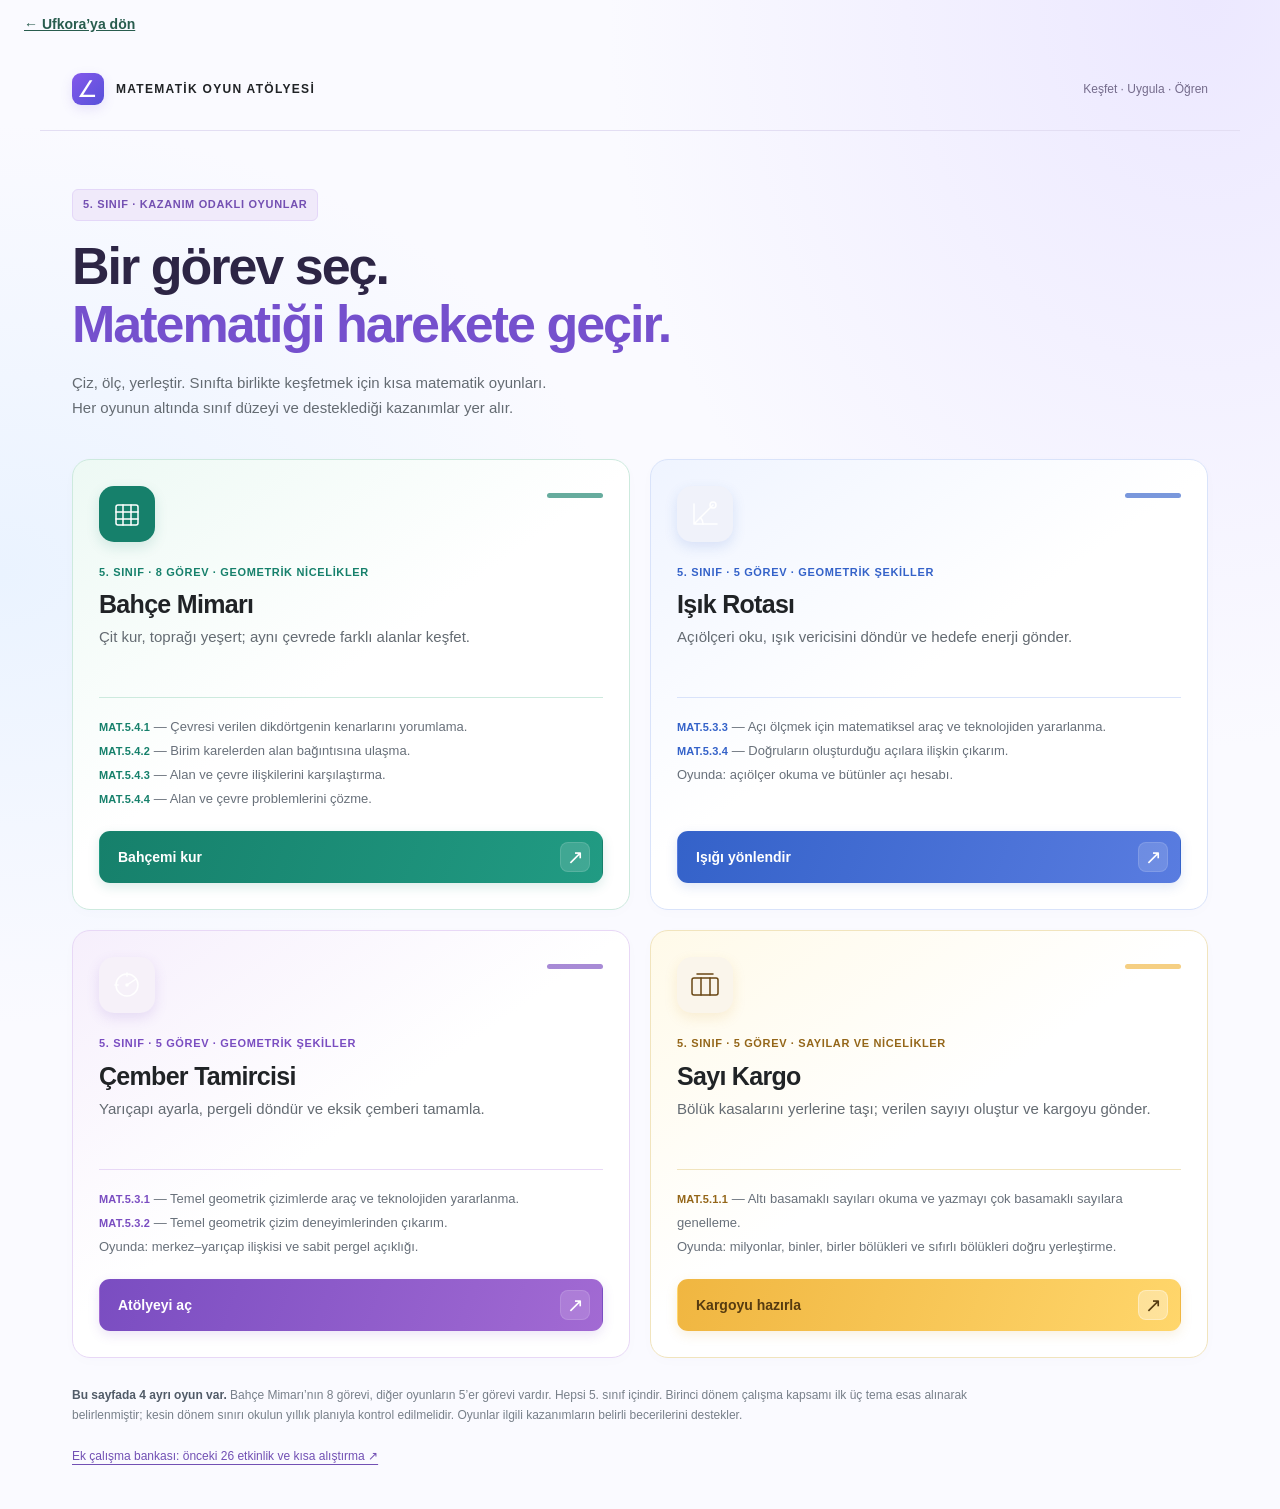
==== oyun-atolyesi/index.html @ af244151 "Add mathematics game workshop, activity bank and four interactive activities" ====
<!doctype html><html lang="tr"><head><meta charset="utf-8"><meta name="viewport" content="width=device-width,initial-scale=1"><title>Matematik Oyun Atölyesi · 5. sınıf</title><style>
:root{color-scheme:light;--ink:#202326;--muted:#646b72;--line:#e3e6e8;--accent:#4e5be5}*{box-sizing:border-box}body{margin:0;font-family:Inter,ui-sans-serif,-apple-system,BlinkMacSystemFont,"Segoe UI",sans-serif;background:#f8f9fb;color:var(--ink);-webkit-font-smoothing:antialiased}header{max-width:1200px;margin:auto;padding:25px 32px;display:flex;align-items:center;gap:12px;border-bottom:1px solid var(--line);font-size:12px;font-weight:650;letter-spacing:1.3px}header b{display:grid;place-items:center;width:32px;height:32px;border-radius:9px;background:#202326;color:white;font-size:23px;font-weight:400}header .header-note{margin-left:auto;font-size:12px;letter-spacing:0;color:var(--muted);font-weight:400}main{max-width:1200px;margin:auto;padding:58px 32px 35px}h1{font-size:clamp(34px,4.3vw,52px);font-weight:550;line-height:1.12;letter-spacing:-2px;margin:16px 0 18px}p{line-height:1.65;color:var(--muted);font-size:15px}.intro{max-width:620px}.grid{display:grid;grid-template-columns:1fr 1fr;gap:20px;margin-top:38px}article{position:relative;display:flex;flex-direction:column;background:#fff;border:1px solid var(--line);border-radius:18px;padding:26px;transition:border-color .2s,box-shadow .2s}article:hover{border-color:#bac0cf;box-shadow:0 8px 30px #19233c06}.art{height:56px;display:flex;align-items:center;color:#52725b;margin-bottom:22px}.art svg{width:54px;height:54px;padding:11px;border-radius:14px;background:#f0f5f0;stroke:currentColor;fill:none;stroke-width:1.5;stroke-linecap:round;stroke-linejoin:round}.art.b{color:#5966a7}.art.b svg{background:#f0f2fa}.art.c{color:#7d659b}.art.c svg{background:#f6f1f9}.art.d{color:#997543}.art.d svg{background:#faf5eb}.body{display:flex;flex-direction:column;flex:1}.tag{font-size:11px;line-height:1.6;font-weight:600;letter-spacing:.65px;color:#666e78}main>.tag{display:inline-block;padding:6px 10px;border:1px solid var(--line);border-radius:6px;background:white;color:#515b68}h2{font-size:25px;letter-spacing:-.7px;font-weight:600;margin:9px 0 6px}.body>p{margin:0 0 22px;min-height:50px}.gain{border-top:1px solid #eceef1;padding:17px 0 20px;font-size:13px;line-height:1.85;color:#68707a;flex:1}.gain strong{font-size:11px;letter-spacing:.2px;font-weight:650;color:#3f4958}a.play{display:flex;justify-content:space-between;align-items:center;gap:16px;min-height:48px;padding:13px 16px;border:1px solid #dfe3e9;border-radius:9px;background:#fff;color:#27303b;text-decoration:none;font-size:14px;font-weight:600;transition:background .18s,border-color .18s,color .18s}a.play:hover{background:#202a36;border-color:#202a36;color:white}.arrow{font-size:20px;font-weight:400;line-height:1}a:focus-visible{outline:3px solid #6675df;outline-offset:4px}a.play:active{background:#3c4856;color:white}footer{padding-top:28px;font-size:12px;line-height:1.7;color:var(--muted)}footer a{display:inline-block;color:#4c586b;text-underline-offset:4px;padding:8px 0}.note{padding:0;margin:0 0 12px;font-size:12px;max-width:900px;color:#78808a}.note b{font-weight:600;color:#515b68}@media(max-width:700px){header{padding:20px}.header-note{display:none}main{padding:34px 20px 24px}.grid{grid-template-columns:1fr;margin-top:28px;gap:16px}article{padding:23px}h1{letter-spacing:-1.3px}.body>p{min-height:0}.gain{font-size:13px}.art{margin-bottom:18px}}@media(prefers-reduced-motion:reduce){*{transition:none!important}}
</style><style id="color-edition">
body{background:radial-gradient(ellipse at 94% 0%,#ece8ff 0,transparent 35%),radial-gradient(ellipse at 0% 38%,#eaf3ff 0,transparent 34%),#fafaff}header{border-color:#e3def3}header b{background:linear-gradient(135deg,#8458eb,#5751d9);box-shadow:0 4px 12px #7654d826}header .header-note{color:#756c8c}main>.tag{color:#7450b2;background:#f0eafa;border-color:#e4d7f8}h1{color:#2d2545}h1 .headline-color{color:#7550cd}article{--color:#16806b;--end:#219b83;--tint:#edf9f4;--edge:#cdeade;--glow:#16806b26;border-color:var(--edge);background:linear-gradient(145deg,var(--tint),#fff 48%);box-shadow:0 3px 14px #41316404;overflow:hidden}article:nth-child(2){--color:#3462c9;--end:#597ce0;--tint:#eff4ff;--edge:#d9e3fa;--glow:#3462c926}article:nth-child(3){--color:#7a4dc1;--end:#a26ad3;--tint:#f6effc;--edge:#e8d8f6;--glow:#7a4dc126}article:nth-child(4){--color:#f0b641;--end:#ffd66b;--tint:#fffae9;--edge:#f1e4bd;--glow:#cf9a2d26}article:hover{border-color:var(--color);box-shadow:0 10px 30px var(--glow)}.art{position:relative;color:var(--color)}.art:after{content:"";width:56px;height:5px;border-radius:5px;background:var(--color);opacity:.65;position:absolute;right:0;top:7px}.art svg{background:var(--color);color:white;border-radius:15px;width:56px;height:56px;padding:12px;box-shadow:0 5px 13px var(--glow)}article:nth-child(4) .art svg{color:#694714}.body>.tag{color:var(--color);font-weight:650}article:nth-child(4) .body>.tag{color:#946619}.gain{border-color:var(--edge)}.gain strong{color:var(--color)}article:nth-child(4) .gain strong{color:#946619}a.play{background:linear-gradient(110deg,var(--color),var(--end));border:1px solid transparent;color:white;padding:10px 12px 10px 18px;min-height:52px;border-radius:11px;box-shadow:0 4px 12px var(--glow);transition:filter .18s,box-shadow .18s,transform .18s}.play .arrow{width:30px;height:30px;display:grid;place-items:center;background:#ffffff25;border:1px solid #ffffff20;border-radius:8px;font-size:20px;transition:transform .18s}.play:hover .arrow{transform:translate(2px,-1px)}a.play:hover{background:linear-gradient(110deg,var(--color),var(--end));border-color:transparent;color:white;filter:brightness(1.06);box-shadow:0 7px 18px var(--glow);transform:translateY(-1px)}a.play:active{transform:translateY(1px);filter:brightness(.97)}article:nth-child(4) a.play,article:nth-child(4) a.play:hover{color:#563b10}article:nth-child(4) .arrow{background:#ffffff55;border-color:#ffffff55}footer a{color:#7250b4}
@media(prefers-reduced-motion:reduce){a.play:hover,.play:hover .arrow{transform:none}}
</style></head><body><a href="/" style="display:block;padding:16px 24px;color:#285c4e;font:600 14px Arial">← Ufkora’ya dön</a><header><b>∠</b> MATEMATİK OYUN ATÖLYESİ<span class="header-note">Keşfet · Uygula · Öğren</span></header><main><span class="tag">5. SINIF · KAZANIM ODAKLI OYUNLAR</span><h1>Bir görev seç.<br><span class="headline-color">Matematiği harekete geçir.</span></h1><p class="intro">Çiz, ölç, yerleştir. Sınıfta birlikte keşfetmek için kısa matematik oyunları.<br>Her oyunun altında sınıf düzeyi ve desteklediği kazanımlar yer alır.</p><div class="grid">
<article><div class="art" aria-hidden="true"><svg viewBox="0 0 32 32" aria-hidden="true"><rect x="5" y="7" width="22" height="20" rx="2"/><path d="M5 14h22M12 7v20M20 7v20M5 21h22"/></svg></div><div class="body"><span class="tag">5. SINIF · 8 GÖREV · GEOMETRİK NİCELİKLER</span><h2>Bahçe Mimarı</h2><p>Çit kur, toprağı yeşert; aynı çevrede farklı alanlar keşfet.</p><div class="gain"><strong>MAT.5.4.1</strong> — Çevresi verilen dikdörtgenin kenarlarını yorumlama.<br><strong>MAT.5.4.2</strong> — Birim karelerden alan bağıntısına ulaşma.<br><strong>MAT.5.4.3</strong> — Alan ve çevre ilişkilerini karşılaştırma.<br><strong>MAT.5.4.4</strong> — Alan ve çevre problemlerini çözme.</div><a class="play" href="bahce.html"><span>Bahçemi kur</span><span class="arrow" aria-hidden="true">↗</span></a></div></article>
<article><div class="art b" aria-hidden="true"><svg viewBox="0 0 32 32" aria-hidden="true"><path d="M5 26h23M5 26 24 7M5 26V6"/><path d="M14 26a9 9 0 0 0-2.6-6.4"/><circle cx="24" cy="7" r="3"/></svg></div><div class="body"><span class="tag">5. SINIF · 5 GÖREV · GEOMETRİK ŞEKİLLER</span><h2>Işık Rotası</h2><p>Açıölçeri oku, ışık vericisini döndür ve hedefe enerji gönder.</p><div class="gain"><strong>MAT.5.3.3</strong> — Açı ölçmek için matematiksel araç ve teknolojiden yararlanma.<br><strong>MAT.5.3.4</strong> — Doğruların oluşturduğu açılara ilişkin çıkarım.<br>Oyunda: açıölçer okuma ve bütünler açı hesabı.</div><a class="play" href="kesif.html?oyun=isik"><span>Işığı yönlendir</span><span class="arrow" aria-hidden="true">↗</span></a></div></article>
<article><div class="art c" aria-hidden="true"><svg viewBox="0 0 32 32" aria-hidden="true"><circle cx="16" cy="16" r="11"/><circle cx="16" cy="16" r="1"/><path d="m16 16 9-6M16 4v3M4 16h3"/></svg></div><div class="body"><span class="tag">5. SINIF · 5 GÖREV · GEOMETRİK ŞEKİLLER</span><h2>Çember Tamircisi</h2><p>Yarıçapı ayarla, pergeli döndür ve eksik çemberi tamamla.</p><div class="gain"><strong>MAT.5.3.1</strong> — Temel geometrik çizimlerde araç ve teknolojiden yararlanma.<br><strong>MAT.5.3.2</strong> — Temel geometrik çizim deneyimlerinden çıkarım.<br>Oyunda: merkez–yarıçap ilişkisi ve sabit pergel açıklığı.</div><a class="play" href="kesif.html?oyun=cember"><span>Atölyeyi aç</span><span class="arrow" aria-hidden="true">↗</span></a></div></article>
<article><div class="art d" aria-hidden="true"><svg viewBox="0 0 32 32" aria-hidden="true"><rect x="3" y="9" width="26" height="17" rx="2"/><path d="M12 9v17M21 9v17M8 5h16"/></svg></div><div class="body"><span class="tag">5. SINIF · 5 GÖREV · SAYILAR VE NİCELİKLER</span><h2>Sayı Kargo</h2><p>Bölük kasalarını yerlerine taşı; verilen sayıyı oluştur ve kargoyu gönder.</p><div class="gain"><strong>MAT.5.1.1</strong> — Altı basamaklı sayıları okuma ve yazmayı çok basamaklı sayılara genelleme.<br>Oyunda: milyonlar, binler, birler bölükleri ve sıfırlı bölükleri doğru yerleştirme.</div><a class="play" href="kesif.html?oyun=kargo"><span>Kargoyu hazırla</span><span class="arrow" aria-hidden="true">↗</span></a></div></article>
</div><footer><p class="note"><b>Bu sayfada 4 ayrı oyun var.</b> Bahçe Mimarı’nın 8 görevi, diğer oyunların 5’er görevi vardır. Hepsi 5. sınıf içindir. Birinci dönem çalışma kapsamı ilk üç tema esas alınarak belirlenmiştir; kesin dönem sınırı okulun yıllık planıyla kontrol edilmelidir. Oyunlar ilgili kazanımların belirli becerilerini destekler.</p><a href="etkinlikler.html">Ek çalışma bankası: önceki 26 etkinlik ve kısa alıştırma ↗</a></footer></main></body></html>
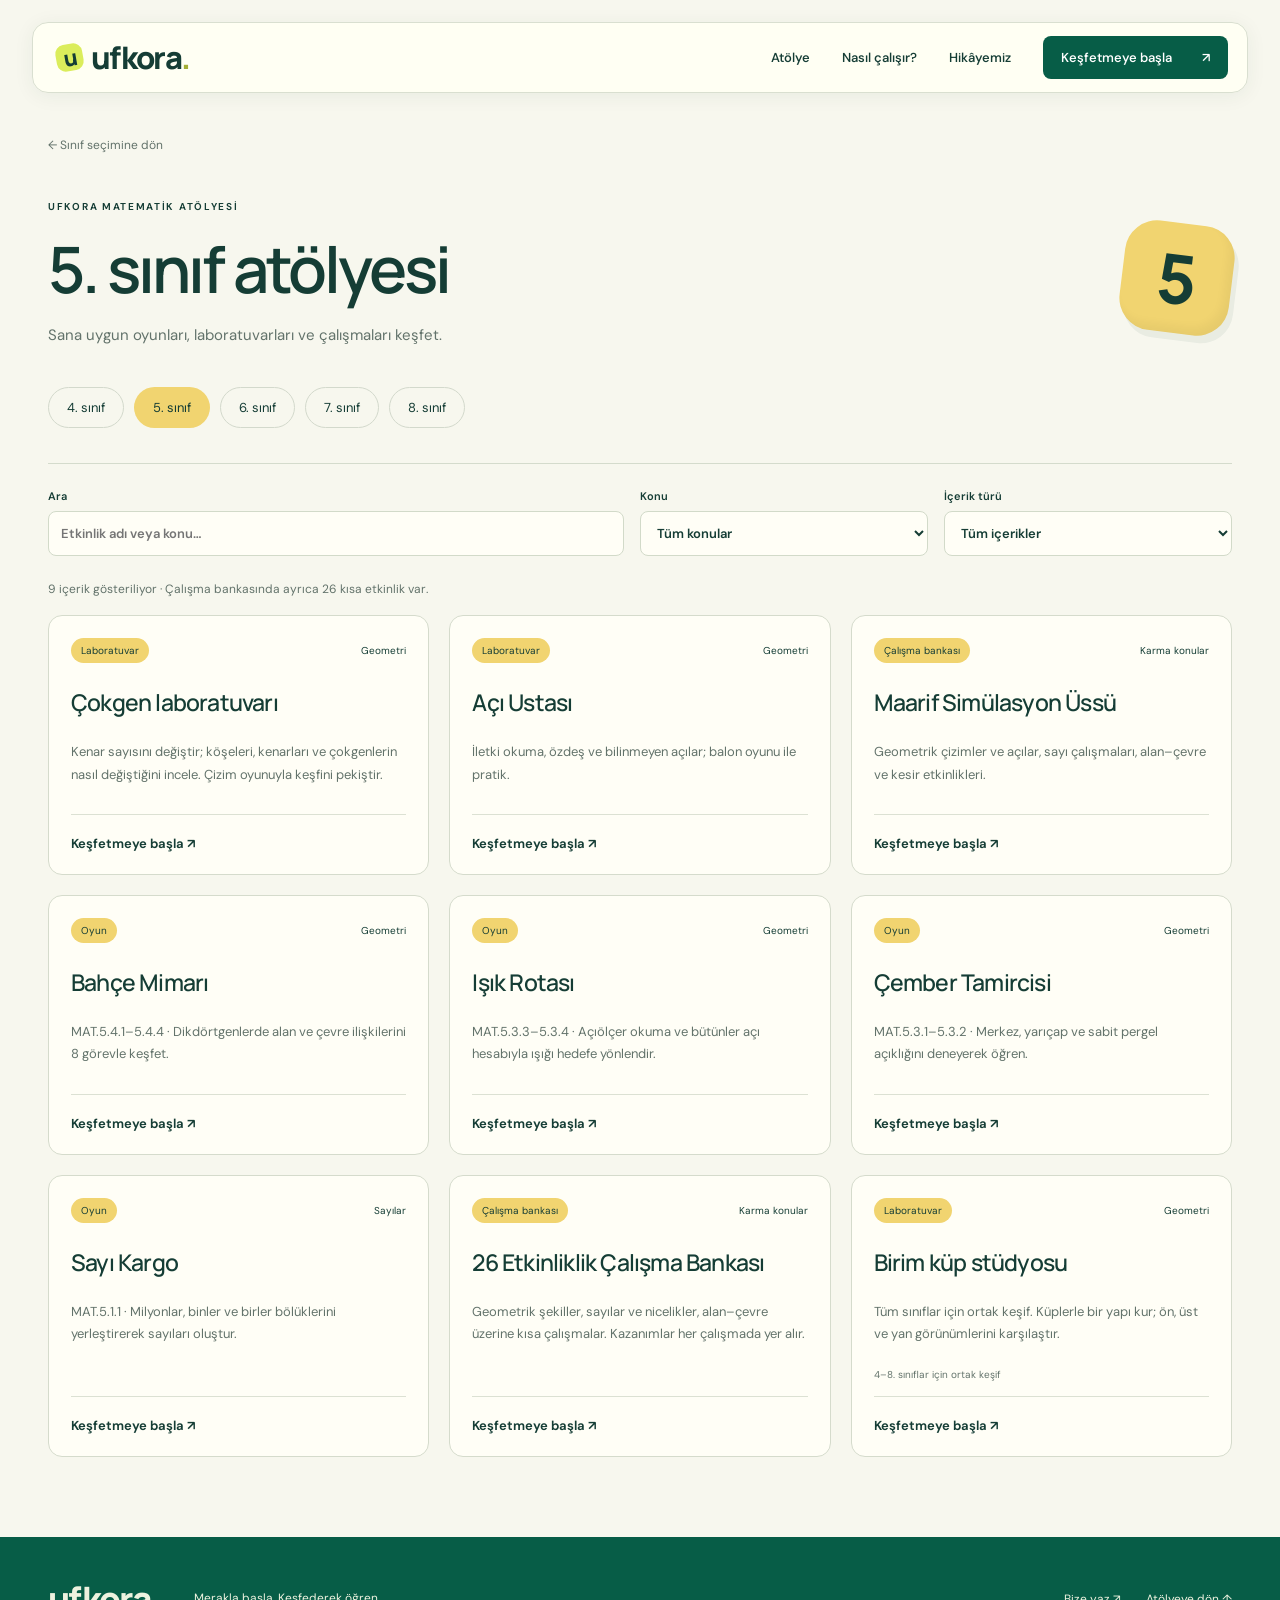
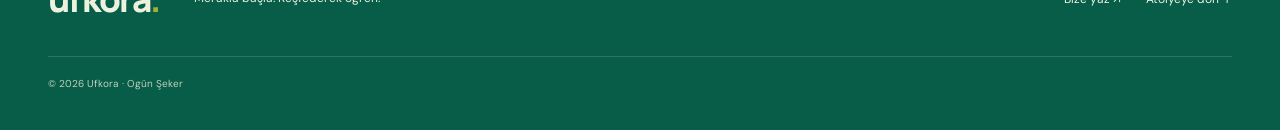
==== commit 834c1f5a: "Redesign Ufkora with clay landscapes, connected class workshop and searchable activity catalog" ====
--- a/oyun-atolyesi/index.html
+++ b/oyun-atolyesi/index.html
@@ -1,11 +1 @@
-<!doctype html><html lang="tr"><head><meta charset="utf-8"><meta name="viewport" content="width=device-width,initial-scale=1"><title>Matematik Oyun Atölyesi · 5. sınıf</title><style>
-:root{color-scheme:light;--ink:#202326;--muted:#646b72;--line:#e3e6e8;--accent:#4e5be5}*{box-sizing:border-box}body{margin:0;font-family:Inter,ui-sans-serif,-apple-system,BlinkMacSystemFont,"Segoe UI",sans-serif;background:#f8f9fb;color:var(--ink);-webkit-font-smoothing:antialiased}header{max-width:1200px;margin:auto;padding:25px 32px;display:flex;align-items:center;gap:12px;border-bottom:1px solid var(--line);font-size:12px;font-weight:650;letter-spacing:1.3px}header b{display:grid;place-items:center;width:32px;height:32px;border-radius:9px;background:#202326;color:white;font-size:23px;font-weight:400}header .header-note{margin-left:auto;font-size:12px;letter-spacing:0;color:var(--muted);font-weight:400}main{max-width:1200px;margin:auto;padding:58px 32px 35px}h1{font-size:clamp(34px,4.3vw,52px);font-weight:550;line-height:1.12;letter-spacing:-2px;margin:16px 0 18px}p{line-height:1.65;color:var(--muted);font-size:15px}.intro{max-width:620px}.grid{display:grid;grid-template-columns:1fr 1fr;gap:20px;margin-top:38px}article{position:relative;display:flex;flex-direction:column;background:#fff;border:1px solid var(--line);border-radius:18px;padding:26px;transition:border-color .2s,box-shadow .2s}article:hover{border-color:#bac0cf;box-shadow:0 8px 30px #19233c06}.art{height:56px;display:flex;align-items:center;color:#52725b;margin-bottom:22px}.art svg{width:54px;height:54px;padding:11px;border-radius:14px;background:#f0f5f0;stroke:currentColor;fill:none;stroke-width:1.5;stroke-linecap:round;stroke-linejoin:round}.art.b{color:#5966a7}.art.b svg{background:#f0f2fa}.art.c{color:#7d659b}.art.c svg{background:#f6f1f9}.art.d{color:#997543}.art.d svg{background:#faf5eb}.body{display:flex;flex-direction:column;flex:1}.tag{font-size:11px;line-height:1.6;font-weight:600;letter-spacing:.65px;color:#666e78}main>.tag{display:inline-block;padding:6px 10px;border:1px solid var(--line);border-radius:6px;background:white;color:#515b68}h2{font-size:25px;letter-spacing:-.7px;font-weight:600;margin:9px 0 6px}.body>p{margin:0 0 22px;min-height:50px}.gain{border-top:1px solid #eceef1;padding:17px 0 20px;font-size:13px;line-height:1.85;color:#68707a;flex:1}.gain strong{font-size:11px;letter-spacing:.2px;font-weight:650;color:#3f4958}a.play{display:flex;justify-content:space-between;align-items:center;gap:16px;min-height:48px;padding:13px 16px;border:1px solid #dfe3e9;border-radius:9px;background:#fff;color:#27303b;text-decoration:none;font-size:14px;font-weight:600;transition:background .18s,border-color .18s,color .18s}a.play:hover{background:#202a36;border-color:#202a36;color:white}.arrow{font-size:20px;font-weight:400;line-height:1}a:focus-visible{outline:3px solid #6675df;outline-offset:4px}a.play:active{background:#3c4856;color:white}footer{padding-top:28px;font-size:12px;line-height:1.7;color:var(--muted)}footer a{display:inline-block;color:#4c586b;text-underline-offset:4px;padding:8px 0}.note{padding:0;margin:0 0 12px;font-size:12px;max-width:900px;color:#78808a}.note b{font-weight:600;color:#515b68}@media(max-width:700px){header{padding:20px}.header-note{display:none}main{padding:34px 20px 24px}.grid{grid-template-columns:1fr;margin-top:28px;gap:16px}article{padding:23px}h1{letter-spacing:-1.3px}.body>p{min-height:0}.gain{font-size:13px}.art{margin-bottom:18px}}@media(prefers-reduced-motion:reduce){*{transition:none!important}}
-</style><style id="color-edition">
-body{background:radial-gradient(ellipse at 94% 0%,#ece8ff 0,transparent 35%),radial-gradient(ellipse at 0% 38%,#eaf3ff 0,transparent 34%),#fafaff}header{border-color:#e3def3}header b{background:linear-gradient(135deg,#8458eb,#5751d9);box-shadow:0 4px 12px #7654d826}header .header-note{color:#756c8c}main>.tag{color:#7450b2;background:#f0eafa;border-color:#e4d7f8}h1{color:#2d2545}h1 .headline-color{color:#7550cd}article{--color:#16806b;--end:#219b83;--tint:#edf9f4;--edge:#cdeade;--glow:#16806b26;border-color:var(--edge);background:linear-gradient(145deg,var(--tint),#fff 48%);box-shadow:0 3px 14px #41316404;overflow:hidden}article:nth-child(2){--color:#3462c9;--end:#597ce0;--tint:#eff4ff;--edge:#d9e3fa;--glow:#3462c926}article:nth-child(3){--color:#7a4dc1;--end:#a26ad3;--tint:#f6effc;--edge:#e8d8f6;--glow:#7a4dc126}article:nth-child(4){--color:#f0b641;--end:#ffd66b;--tint:#fffae9;--edge:#f1e4bd;--glow:#cf9a2d26}article:hover{border-color:var(--color);box-shadow:0 10px 30px var(--glow)}.art{position:relative;color:var(--color)}.art:after{content:"";width:56px;height:5px;border-radius:5px;background:var(--color);opacity:.65;position:absolute;right:0;top:7px}.art svg{background:var(--color);color:white;border-radius:15px;width:56px;height:56px;padding:12px;box-shadow:0 5px 13px var(--glow)}article:nth-child(4) .art svg{color:#694714}.body>.tag{color:var(--color);font-weight:650}article:nth-child(4) .body>.tag{color:#946619}.gain{border-color:var(--edge)}.gain strong{color:var(--color)}article:nth-child(4) .gain strong{color:#946619}a.play{background:linear-gradient(110deg,var(--color),var(--end));border:1px solid transparent;color:white;padding:10px 12px 10px 18px;min-height:52px;border-radius:11px;box-shadow:0 4px 12px var(--glow);transition:filter .18s,box-shadow .18s,transform .18s}.play .arrow{width:30px;height:30px;display:grid;place-items:center;background:#ffffff25;border:1px solid #ffffff20;border-radius:8px;font-size:20px;transition:transform .18s}.play:hover .arrow{transform:translate(2px,-1px)}a.play:hover{background:linear-gradient(110deg,var(--color),var(--end));border-color:transparent;color:white;filter:brightness(1.06);box-shadow:0 7px 18px var(--glow);transform:translateY(-1px)}a.play:active{transform:translateY(1px);filter:brightness(.97)}article:nth-child(4) a.play,article:nth-child(4) a.play:hover{color:#563b10}article:nth-child(4) .arrow{background:#ffffff55;border-color:#ffffff55}footer a{color:#7250b4}
-@media(prefers-reduced-motion:reduce){a.play:hover,.play:hover .arrow{transform:none}}
-</style></head><body><a href="/" style="display:block;padding:16px 24px;color:#285c4e;font:600 14px Arial">← Ufkora’ya dön</a><header><b>∠</b> MATEMATİK OYUN ATÖLYESİ<span class="header-note">Keşfet · Uygula · Öğren</span></header><main><span class="tag">5. SINIF · KAZANIM ODAKLI OYUNLAR</span><h1>Bir görev seç.<br><span class="headline-color">Matematiği harekete geçir.</span></h1><p class="intro">Çiz, ölç, yerleştir. Sınıfta birlikte keşfetmek için kısa matematik oyunları.<br>Her oyunun altında sınıf düzeyi ve desteklediği kazanımlar yer alır.</p><div class="grid">
-<article><div class="art" aria-hidden="true"><svg viewBox="0 0 32 32" aria-hidden="true"><rect x="5" y="7" width="22" height="20" rx="2"/><path d="M5 14h22M12 7v20M20 7v20M5 21h22"/></svg></div><div class="body"><span class="tag">5. SINIF · 8 GÖREV · GEOMETRİK NİCELİKLER</span><h2>Bahçe Mimarı</h2><p>Çit kur, toprağı yeşert; aynı çevrede farklı alanlar keşfet.</p><div class="gain"><strong>MAT.5.4.1</strong> — Çevresi verilen dikdörtgenin kenarlarını yorumlama.<br><strong>MAT.5.4.2</strong> — Birim karelerden alan bağıntısına ulaşma.<br><strong>MAT.5.4.3</strong> — Alan ve çevre ilişkilerini karşılaştırma.<br><strong>MAT.5.4.4</strong> — Alan ve çevre problemlerini çözme.</div><a class="play" href="bahce.html"><span>Bahçemi kur</span><span class="arrow" aria-hidden="true">↗</span></a></div></article>
-<article><div class="art b" aria-hidden="true"><svg viewBox="0 0 32 32" aria-hidden="true"><path d="M5 26h23M5 26 24 7M5 26V6"/><path d="M14 26a9 9 0 0 0-2.6-6.4"/><circle cx="24" cy="7" r="3"/></svg></div><div class="body"><span class="tag">5. SINIF · 5 GÖREV · GEOMETRİK ŞEKİLLER</span><h2>Işık Rotası</h2><p>Açıölçeri oku, ışık vericisini döndür ve hedefe enerji gönder.</p><div class="gain"><strong>MAT.5.3.3</strong> — Açı ölçmek için matematiksel araç ve teknolojiden yararlanma.<br><strong>MAT.5.3.4</strong> — Doğruların oluşturduğu açılara ilişkin çıkarım.<br>Oyunda: açıölçer okuma ve bütünler açı hesabı.</div><a class="play" href="kesif.html?oyun=isik"><span>Işığı yönlendir</span><span class="arrow" aria-hidden="true">↗</span></a></div></article>
-<article><div class="art c" aria-hidden="true"><svg viewBox="0 0 32 32" aria-hidden="true"><circle cx="16" cy="16" r="11"/><circle cx="16" cy="16" r="1"/><path d="m16 16 9-6M16 4v3M4 16h3"/></svg></div><div class="body"><span class="tag">5. SINIF · 5 GÖREV · GEOMETRİK ŞEKİLLER</span><h2>Çember Tamircisi</h2><p>Yarıçapı ayarla, pergeli döndür ve eksik çemberi tamamla.</p><div class="gain"><strong>MAT.5.3.1</strong> — Temel geometrik çizimlerde araç ve teknolojiden yararlanma.<br><strong>MAT.5.3.2</strong> — Temel geometrik çizim deneyimlerinden çıkarım.<br>Oyunda: merkez–yarıçap ilişkisi ve sabit pergel açıklığı.</div><a class="play" href="kesif.html?oyun=cember"><span>Atölyeyi aç</span><span class="arrow" aria-hidden="true">↗</span></a></div></article>
-<article><div class="art d" aria-hidden="true"><svg viewBox="0 0 32 32" aria-hidden="true"><rect x="3" y="9" width="26" height="17" rx="2"/><path d="M12 9v17M21 9v17M8 5h16"/></svg></div><div class="body"><span class="tag">5. SINIF · 5 GÖREV · SAYILAR VE NİCELİKLER</span><h2>Sayı Kargo</h2><p>Bölük kasalarını yerlerine taşı; verilen sayıyı oluştur ve kargoyu gönder.</p><div class="gain"><strong>MAT.5.1.1</strong> — Altı basamaklı sayıları okuma ve yazmayı çok basamaklı sayılara genelleme.<br>Oyunda: milyonlar, binler, birler bölükleri ve sıfırlı bölükleri doğru yerleştirme.</div><a class="play" href="kesif.html?oyun=kargo"><span>Kargoyu hazırla</span><span class="arrow" aria-hidden="true">↗</span></a></div></article>
-</div><footer><p class="note"><b>Bu sayfada 4 ayrı oyun var.</b> Bahçe Mimarı’nın 8 görevi, diğer oyunların 5’er görevi vardır. Hepsi 5. sınıf içindir. Birinci dönem çalışma kapsamı ilk üç tema esas alınarak belirlenmiştir; kesin dönem sınırı okulun yıllık planıyla kontrol edilmelidir. Oyunlar ilgili kazanımların belirli becerilerini destekler.</p><a href="etkinlikler.html">Ek çalışma bankası: önceki 26 etkinlik ve kısa alıştırma ↗</a></footer></main></body></html>
+<!doctype html><html lang="tr"><head><meta charset="utf-8"><meta name="viewport" content="width=device-width,initial-scale=1"><meta http-equiv="refresh" content="0;url=/atolye.html?sinif=5"><title>5. Sınıf Atölyesi — Ufkora</title><script>location.replace('/atolye.html?sinif=5');</script></head><body><p><a href="/atolye.html?sinif=5">5. sınıf atölyesine dön →</a></p></body></html>
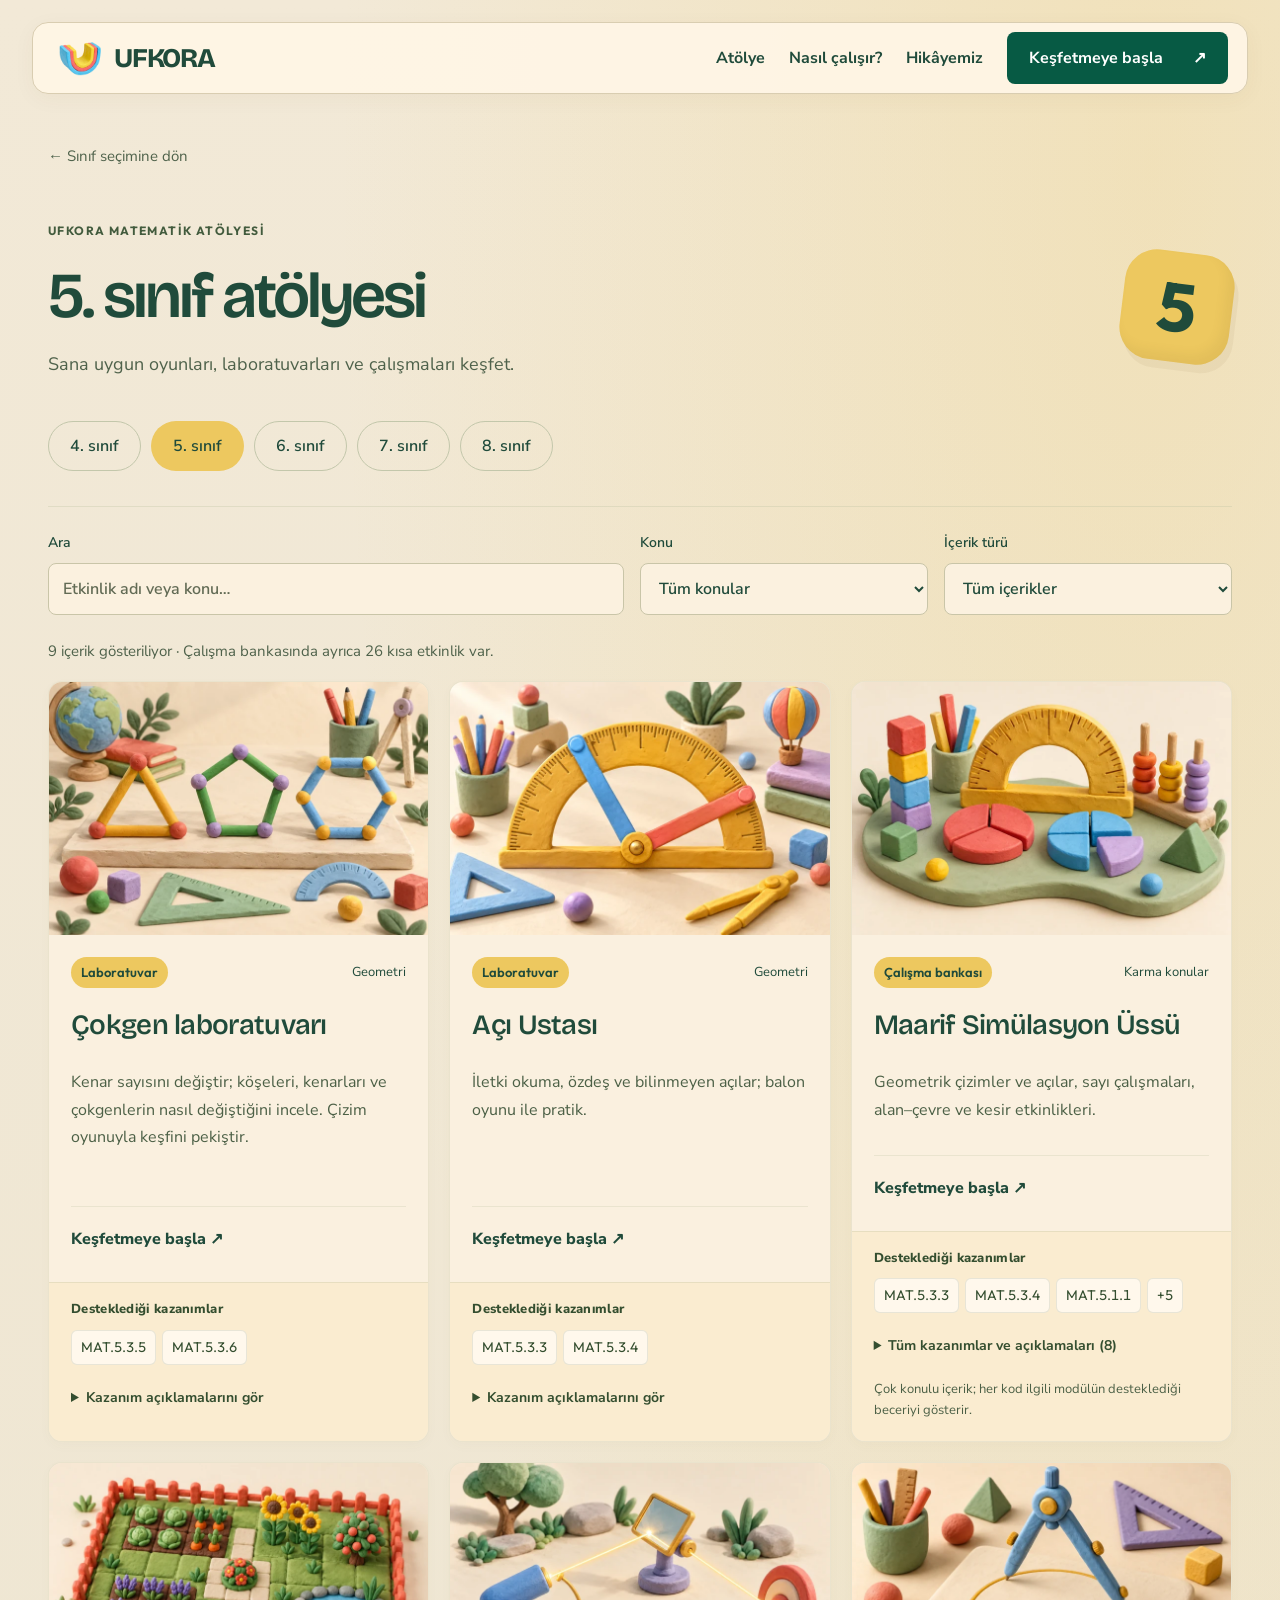
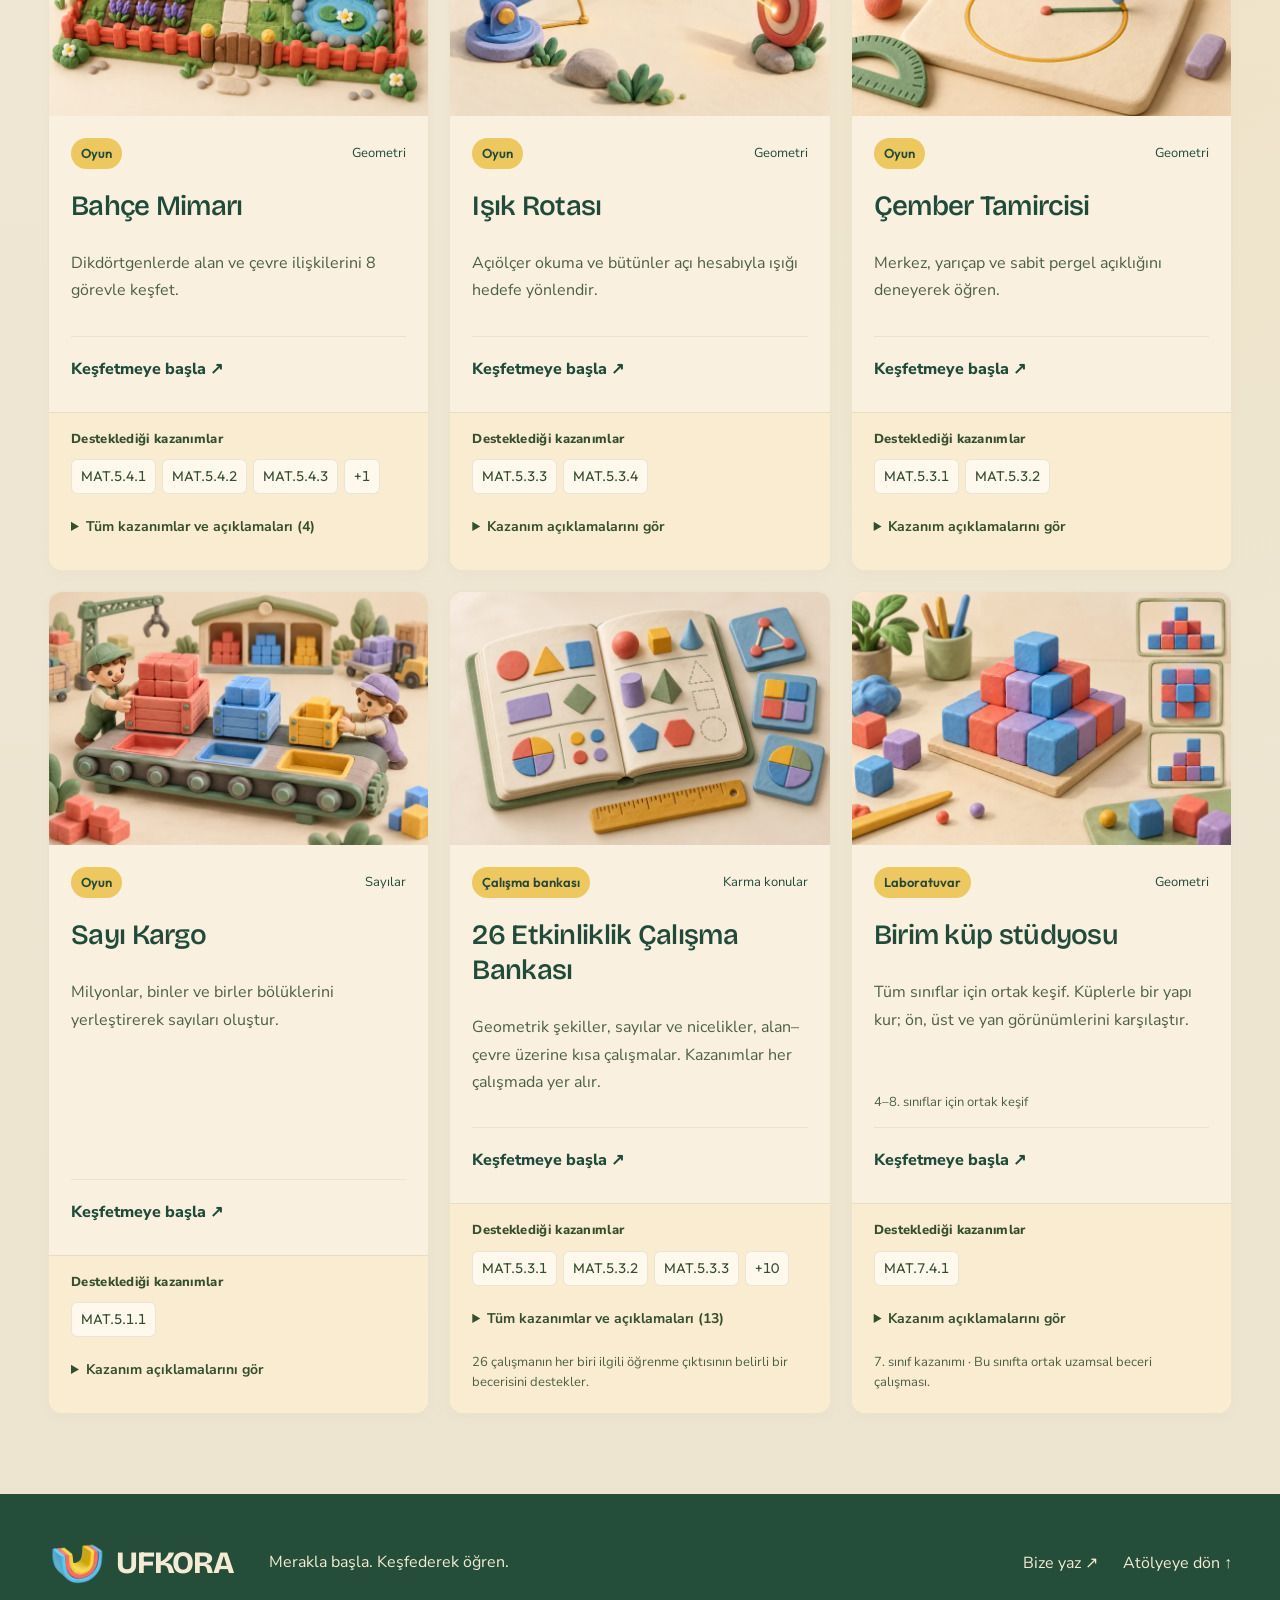
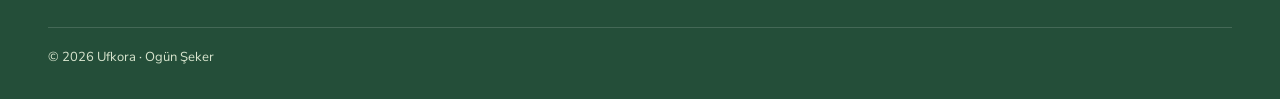
==== commit 2d7c282f: "Adapt all workshops for phones and tablets; improve touch canvas interactions" ====
--- a/oyun-atolyesi/index.html
+++ b/oyun-atolyesi/index.html
@@ -1 +1 @@
-<!doctype html><html lang="tr"><head><meta charset="utf-8"><meta name="viewport" content="width=device-width,initial-scale=1"><meta http-equiv="refresh" content="0;url=/atolye.html?sinif=5"><title>5. Sınıf Atölyesi — Ufkora</title><script>location.replace('/atolye.html?sinif=5');</script></head><body><p><a href="/atolye.html?sinif=5">5. sınıf atölyesine dön →</a></p></body></html>+<!doctype html><html lang="tr"><head><meta charset="utf-8"><meta name="viewport" content="width=device-width,initial-scale=1,viewport-fit=cover"><meta http-equiv="refresh" content="0;url=/atolye.html?sinif=5"><title>5. Sınıf Atölyesi — Ufkora</title><script>location.replace('/atolye.html?sinif=5');</script></head><body><p><a href="/atolye.html?sinif=5">5. sınıf atölyesine dön →</a></p></body></html>
